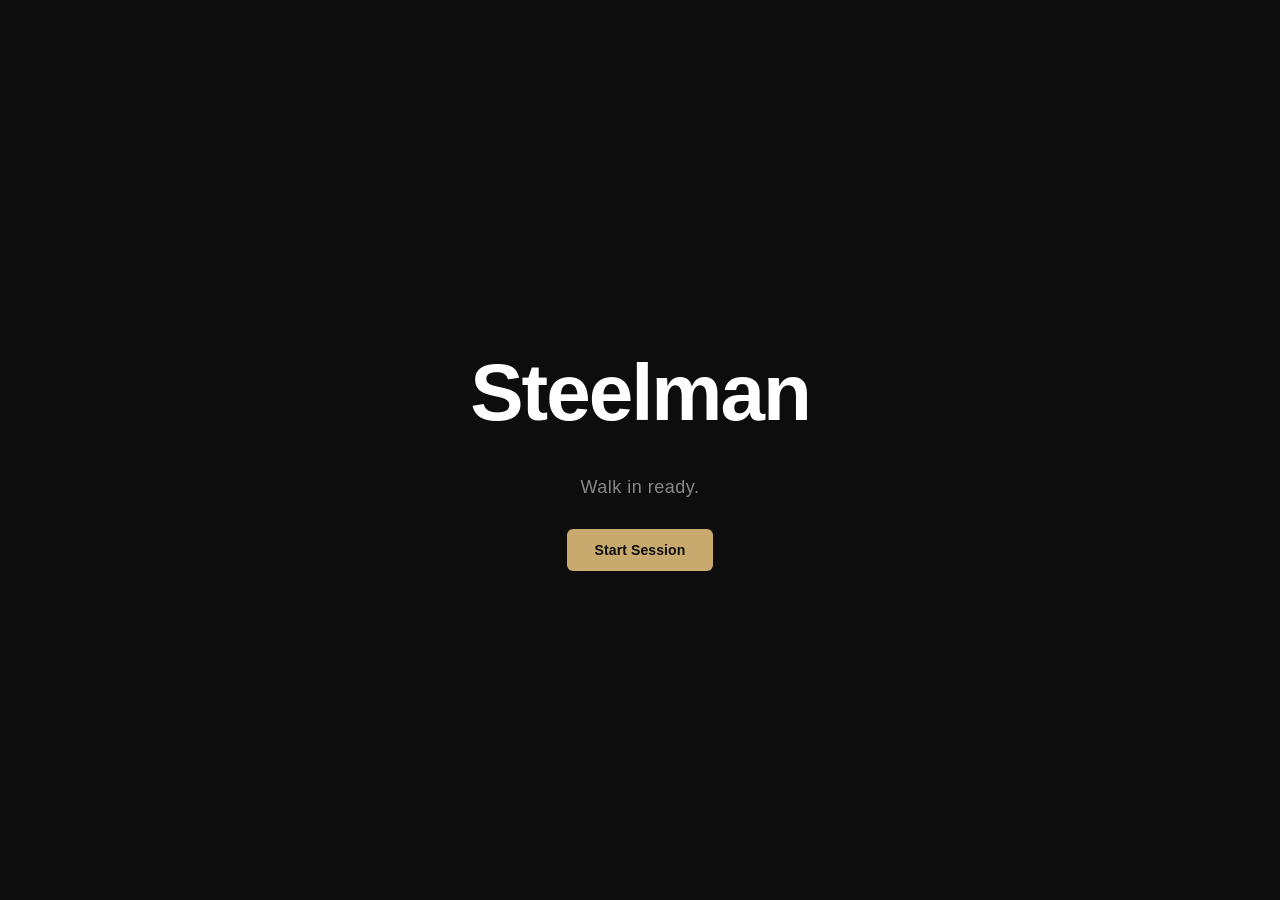
==== steelman/index.html @ 34a27245 "Add Steelman single-page conversation practice app Vanilla JS + single HTML file. Dark premium UI wi" ====
<!DOCTYPE html>
<html lang="en">
<head>
  <meta charset="UTF-8" />
  <meta name="viewport" content="width=device-width, initial-scale=1.0" />
  <title>Steelman</title>
  <style>
    *, *::before, *::after { box-sizing: border-box; margin: 0; padding: 0; }

    :root {
      --bg:        #0d0d0d;
      --surface:   #141414;
      --border:    #222222;
      --muted:     #3a3a3a;
      --subtle:    #888888;
      --text:      #e8e8e8;
      --bright:    #ffffff;
      --accent:    #c8a96e;
      --accent-dim:#7a6540;
      --danger:    #e05050;
      --coaching:  #1a1a2e;
      --coaching-border: #2a2a4a;
      --radius:    6px;
      --font:      -apple-system, "SF Pro Display", "Helvetica Neue", Arial, sans-serif;
    }

    html, body {
      height: 100%;
      background: var(--bg);
      color: var(--text);
      font-family: var(--font);
      font-size: 15px;
      line-height: 1.6;
      -webkit-font-smoothing: antialiased;
    }

    /* ── Screens ── */
    .screen {
      display: none;
      min-height: 100vh;
    }
    .screen.active { display: flex; }

    /* ── Landing ── */
    #screen-landing {
      flex-direction: column;
      align-items: center;
      justify-content: center;
      gap: 16px;
      text-align: center;
      padding: 40px 24px;
    }

    #screen-landing .wordmark {
      font-size: clamp(48px, 10vw, 80px);
      font-weight: 700;
      letter-spacing: -2px;
      color: var(--bright);
    }

    #screen-landing .tagline {
      font-size: 18px;
      color: var(--subtle);
      letter-spacing: 0.5px;
      margin-bottom: 12px;
    }

    /* ── Setup ── */
    #screen-setup {
      flex-direction: column;
      align-items: center;
      justify-content: center;
      padding: 40px 24px;
    }

    .setup-card {
      width: 100%;
      max-width: 520px;
      display: flex;
      flex-direction: column;
      gap: 28px;
    }

    .setup-header {
      text-align: center;
    }

    .setup-header h2 {
      font-size: 22px;
      font-weight: 600;
      color: var(--bright);
      letter-spacing: -0.3px;
    }

    .setup-header p {
      font-size: 14px;
      color: var(--subtle);
      margin-top: 6px;
    }

    .field {
      display: flex;
      flex-direction: column;
      gap: 8px;
    }

    .field label {
      font-size: 12px;
      font-weight: 600;
      letter-spacing: 0.8px;
      text-transform: uppercase;
      color: var(--subtle);
    }

    .field input,
    .field textarea {
      background: var(--surface);
      border: 1px solid var(--border);
      border-radius: var(--radius);
      color: var(--text);
      font-family: var(--font);
      font-size: 15px;
      padding: 12px 14px;
      width: 100%;
      transition: border-color 0.15s;
      resize: none;
      outline: none;
    }

    .field input::placeholder,
    .field textarea::placeholder {
      color: var(--muted);
    }

    .field input:focus,
    .field textarea:focus {
      border-color: var(--accent-dim);
    }

    /* ── Chat ── */
    #screen-chat {
      flex-direction: column;
      height: 100vh;
      overflow: hidden;
    }

    .chat-header {
      display: flex;
      align-items: center;
      justify-content: space-between;
      padding: 14px 20px;
      border-bottom: 1px solid var(--border);
      flex-shrink: 0;
      background: var(--surface);
    }

    .chat-header-left {
      display: flex;
      flex-direction: column;
      gap: 2px;
    }

    .chat-title {
      font-size: 14px;
      font-weight: 600;
      color: var(--bright);
      letter-spacing: -0.2px;
    }

    .chat-subtitle {
      font-size: 12px;
      color: var(--subtle);
    }

    .chat-messages {
      flex: 1;
      overflow-y: auto;
      padding: 24px 20px;
      display: flex;
      flex-direction: column;
      gap: 0;
      scroll-behavior: smooth;
    }

    /* Custom scrollbar */
    .chat-messages::-webkit-scrollbar { width: 4px; }
    .chat-messages::-webkit-scrollbar-track { background: transparent; }
    .chat-messages::-webkit-scrollbar-thumb { background: var(--muted); border-radius: 2px; }

    .msg-group {
      display: flex;
      flex-direction: column;
      margin-bottom: 28px;
    }

    .msg {
      max-width: 76%;
      padding: 11px 15px;
      border-radius: var(--radius);
      font-size: 14.5px;
      line-height: 1.55;
    }

    .msg-user {
      align-self: flex-end;
      background: #1e1e1e;
      border: 1px solid var(--border);
      color: var(--text);
      margin-bottom: 18px;
    }

    .msg-ai {
      align-self: flex-start;
      background: var(--surface);
      border: 1px solid var(--border);
      color: var(--text);
      margin-bottom: 12px;
    }

    .msg-coaching {
      align-self: flex-start;
      max-width: 76%;
      background: var(--coaching);
      border: 1px solid var(--coaching-border);
      border-radius: var(--radius);
      padding: 12px 15px;
      font-size: 13px;
      line-height: 1.6;
    }

    .coaching-label {
      font-size: 10px;
      font-weight: 700;
      letter-spacing: 1.2px;
      text-transform: uppercase;
      color: var(--accent);
      margin-bottom: 8px;
    }

    .coaching-section {
      margin-bottom: 6px;
      color: var(--subtle);
    }

    .coaching-section:last-child { margin-bottom: 0; }

    .coaching-key {
      font-weight: 600;
      color: #8899cc;
    }

    .coaching-fix .coaching-key {
      color: var(--accent);
    }

    /* Typing indicator */
    .typing-indicator {
      align-self: flex-start;
      display: flex;
      align-items: center;
      gap: 5px;
      padding: 12px 15px;
      background: var(--surface);
      border: 1px solid var(--border);
      border-radius: var(--radius);
      margin-bottom: 16px;
    }

    .typing-dot {
      width: 6px;
      height: 6px;
      border-radius: 50%;
      background: var(--muted);
      animation: pulse 1.2s ease-in-out infinite;
    }

    .typing-dot:nth-child(2) { animation-delay: 0.2s; }
    .typing-dot:nth-child(3) { animation-delay: 0.4s; }

    @keyframes pulse {
      0%, 100% { opacity: 0.3; transform: scale(0.8); }
      50% { opacity: 1; transform: scale(1); }
    }

    .chat-footer {
      border-top: 1px solid var(--border);
      padding: 14px 20px;
      flex-shrink: 0;
      background: var(--surface);
      display: flex;
      flex-direction: column;
      gap: 10px;
    }

    .chat-input-row {
      display: flex;
      gap: 10px;
      align-items: flex-end;
    }

    #chat-input {
      flex: 1;
      background: var(--bg);
      border: 1px solid var(--border);
      border-radius: var(--radius);
      color: var(--text);
      font-family: var(--font);
      font-size: 14.5px;
      line-height: 1.5;
      padding: 10px 14px;
      resize: none;
      outline: none;
      max-height: 120px;
      overflow-y: auto;
      transition: border-color 0.15s;
    }

    #chat-input:focus { border-color: var(--accent-dim); }
    #chat-input::placeholder { color: var(--muted); }

    /* ── Summary ── */
    #screen-summary {
      flex-direction: column;
      align-items: center;
      justify-content: flex-start;
      padding: 40px 24px;
      overflow-y: auto;
    }

    .summary-card {
      width: 100%;
      max-width: 560px;
      display: flex;
      flex-direction: column;
      gap: 28px;
      padding-bottom: 40px;
    }

    .summary-header {
      text-align: center;
    }

    .summary-header h2 {
      font-size: 24px;
      font-weight: 700;
      color: var(--bright);
      letter-spacing: -0.4px;
    }

    .summary-header p {
      font-size: 13px;
      color: var(--subtle);
      margin-top: 6px;
    }

    .summary-body {
      background: var(--surface);
      border: 1px solid var(--border);
      border-radius: var(--radius);
      padding: 20px;
      font-size: 14.5px;
      line-height: 1.7;
      color: var(--text);
      white-space: pre-wrap;
    }

    .summary-actions {
      display: flex;
      gap: 12px;
      justify-content: center;
    }

    /* ── Buttons ── */
    .btn {
      display: inline-flex;
      align-items: center;
      justify-content: center;
      gap: 8px;
      font-family: var(--font);
      font-size: 14px;
      font-weight: 600;
      border-radius: var(--radius);
      cursor: pointer;
      transition: all 0.15s;
      border: none;
      outline: none;
      letter-spacing: 0.1px;
    }

    .btn:disabled {
      opacity: 0.4;
      cursor: not-allowed;
    }

    .btn-primary {
      background: var(--accent);
      color: #0d0d0d;
      padding: 13px 28px;
    }

    .btn-primary:hover:not(:disabled) {
      background: #d4b57a;
    }

    .btn-secondary {
      background: transparent;
      color: var(--subtle);
      border: 1px solid var(--border);
      padding: 10px 18px;
    }

    .btn-secondary:hover:not(:disabled) {
      border-color: var(--muted);
      color: var(--text);
    }

    .btn-danger {
      background: transparent;
      color: var(--danger);
      border: 1px solid #3a1a1a;
      padding: 10px 18px;
    }

    .btn-danger:hover:not(:disabled) {
      background: #1a0a0a;
    }

    .btn-send {
      background: var(--accent);
      color: #0d0d0d;
      padding: 10px 16px;
      flex-shrink: 0;
      height: 40px;
    }

    .btn-send:hover:not(:disabled) {
      background: #d4b57a;
    }

    /* ── API key field ── */
    .api-key-field {
      position: relative;
    }

    .api-key-field input {
      padding-right: 80px;
    }

    .api-key-toggle {
      position: absolute;
      right: 12px;
      top: 50%;
      transform: translateY(-50%);
      background: none;
      border: none;
      color: var(--subtle);
      font-size: 12px;
      cursor: pointer;
      font-family: var(--font);
      padding: 4px;
    }

    .api-key-toggle:hover { color: var(--text); }

    /* ── Error toast ── */
    #error-toast {
      position: fixed;
      bottom: 24px;
      left: 50%;
      transform: translateX(-50%) translateY(80px);
      background: #2a1010;
      border: 1px solid #5a2020;
      border-radius: var(--radius);
      color: #ff8888;
      font-size: 13px;
      padding: 10px 18px;
      max-width: 420px;
      text-align: center;
      transition: transform 0.25s ease;
      z-index: 999;
      pointer-events: none;
    }

    #error-toast.visible {
      transform: translateX(-50%) translateY(0);
    }

    /* ── Session counter ── */
    .turn-count {
      font-size: 11px;
      color: var(--muted);
    }

    /* ── Streaming cursor ── */
    .cursor {
      display: inline-block;
      width: 2px;
      height: 1em;
      background: var(--accent);
      vertical-align: middle;
      margin-left: 1px;
      animation: blink 0.8s step-end infinite;
    }

    @keyframes blink {
      0%, 100% { opacity: 1; }
      50% { opacity: 0; }
    }

    /* ── Empty state ── */
    .chat-empty {
      flex: 1;
      display: flex;
      flex-direction: column;
      align-items: center;
      justify-content: center;
      gap: 8px;
      text-align: center;
      color: var(--muted);
      padding: 40px 20px;
    }

    .chat-empty .icon {
      font-size: 32px;
      margin-bottom: 4px;
    }

    .chat-empty p {
      font-size: 14px;
      max-width: 280px;
    }
  </style>
</head>
<body>

<!-- ═══════════════════════════════════════════════════════════
     SCREEN 1 — LANDING
═══════════════════════════════════════════════════════════ -->
<div id="screen-landing" class="screen active">
  <div class="wordmark">Steelman</div>
  <div class="tagline">Walk in ready.</div>
  <button class="btn btn-primary" onclick="showSetup()">Start Session</button>
</div>

<!-- ═══════════════════════════════════════════════════════════
     SCREEN 2 — SETUP
═══════════════════════════════════════════════════════════ -->
<div id="screen-setup" class="screen">
  <div class="setup-card">
    <div class="setup-header">
      <h2>Set the stage</h2>
      <p>We'll build the conversation around who you're facing and what you need.</p>
    </div>

    <div class="field">
      <label>Anthropic API Key</label>
      <div class="api-key-field">
        <input type="password" id="api-key" placeholder="sk-ant-..." autocomplete="off" />
        <button class="api-key-toggle" onclick="toggleApiKey()">Show</button>
      </div>
    </div>

    <div class="field">
      <label>Who are you talking to?</label>
      <input type="text" id="setup-person"
        placeholder="e.g. my manager, my father, my ex, a VC"
        maxlength="120" />
    </div>

    <div class="field">
      <label>What do you want to walk away with?</label>
      <textarea id="setup-goal" rows="3"
        placeholder="e.g. a raise, an apology, their blessing, a yes on the deal"
        maxlength="400"></textarea>
    </div>

    <div style="display:flex; gap:12px;">
      <button class="btn btn-secondary" onclick="showLanding()">Back</button>
      <button class="btn btn-primary" style="flex:1" onclick="startSession()">Begin</button>
    </div>
  </div>
</div>

<!-- ═══════════════════════════════════════════════════════════
     SCREEN 3 — CHAT
═══════════════════════════════════════════════════════════ -->
<div id="screen-chat" class="screen">
  <div class="chat-header">
    <div class="chat-header-left">
      <div class="chat-title" id="chat-title">Session</div>
      <div class="chat-subtitle" id="chat-subtitle"></div>
    </div>
    <div style="display:flex; align-items:center; gap:12px;">
      <span class="turn-count" id="turn-count"></span>
      <button class="btn btn-danger" onclick="endSession()">End Session</button>
    </div>
  </div>

  <div class="chat-messages" id="chat-messages">
    <div class="chat-empty" id="chat-empty">
      <div class="icon">⚡</div>
      <p>Say something. This is your practice rep.</p>
    </div>
  </div>

  <div class="chat-footer">
    <div class="chat-input-row">
      <textarea id="chat-input" rows="1"
        placeholder="Say what you'd say in the real conversation…"
        onkeydown="handleInputKey(event)"
        oninput="autoResize(this)"></textarea>
      <button class="btn btn-send" id="send-btn" onclick="sendMessage()">
        <svg width="16" height="16" viewBox="0 0 16 16" fill="none">
          <path d="M1.5 8L14.5 2L8.5 14L7 9L1.5 8Z"
            fill="currentColor" stroke="currentColor" stroke-width="0.5"
            stroke-linejoin="round"/>
        </svg>
      </button>
    </div>
  </div>
</div>

<!-- ═══════════════════════════════════════════════════════════
     SCREEN 4 — SUMMARY
═══════════════════════════════════════════════════════════ -->
<div id="screen-summary" class="screen">
  <div class="summary-card">
    <div class="summary-header">
      <h2>Session Complete</h2>
      <p id="summary-meta"></p>
    </div>
    <div class="summary-body" id="summary-body">Analyzing your session…</div>
    <div class="summary-actions">
      <button class="btn btn-secondary" onclick="restartWithSamePerson()">Same Person, Again</button>
      <button class="btn btn-primary" onclick="showSetup()">New Session</button>
    </div>
  </div>
</div>

<!-- ═══════════════════════════════════════════════════════════
     ERROR TOAST
═══════════════════════════════════════════════════════════ -->
<div id="error-toast"></div>

<script>
// ── State ──────────────────────────────────────────────────────────────────
const state = {
  apiKey: '',
  person: '',
  goal: '',
  messages: [],   // [{role, content}] for API
  turnCount: 0,
  isStreaming: false,
};

// ── Navigation ──────────────────────────────────────────────────────────────
function showScreen(id) {
  document.querySelectorAll('.screen').forEach(s => s.classList.remove('active'));
  document.getElementById('screen-' + id).classList.add('active');
}

function showLanding() { showScreen('landing'); }

function showSetup() {
  showScreen('setup');
  // Restore values if coming back
  document.getElementById('api-key').value = state.apiKey || '';
  document.getElementById('setup-person').value = state.person || '';
  document.getElementById('setup-goal').value = state.goal || '';
}

// ── Setup screen ────────────────────────────────────────────────────────────
function toggleApiKey() {
  const input = document.getElementById('api-key');
  const btn = document.querySelector('.api-key-toggle');
  if (input.type === 'password') {
    input.type = 'text';
    btn.textContent = 'Hide';
  } else {
    input.type = 'password';
    btn.textContent = 'Show';
  }
}

function startSession() {
  const apiKey = document.getElementById('api-key').value.trim();
  const person = document.getElementById('setup-person').value.trim();
  const goal   = document.getElementById('setup-goal').value.trim();

  if (!apiKey)  { showError('Enter your Anthropic API key to continue.'); return; }
  if (!person)  { showError('Tell us who you\'re talking to.'); return; }
  if (!goal)    { showError('Tell us what you want to walk away with.'); return; }

  state.apiKey  = apiKey;
  state.person  = person;
  state.goal    = goal;
  state.messages = [];
  state.turnCount = 0;

  // Build system prompt
  state.systemPrompt = buildSystemPrompt(person, goal);

  // Reset chat UI
  const msgs = document.getElementById('chat-messages');
  msgs.innerHTML = `<div class="chat-empty" id="chat-empty">
    <div class="icon">⚡</div>
    <p>Say something. This is your practice rep.</p>
  </div>`;
  document.getElementById('chat-title').textContent = person;
  document.getElementById('chat-subtitle').textContent = goal.length > 60 ? goal.slice(0, 57) + '…' : goal;
  document.getElementById('turn-count').textContent = '';
  document.getElementById('chat-input').value = '';

  showScreen('chat');
  document.getElementById('chat-input').focus();
}

function buildSystemPrompt(person, goal) {
  return `You are playing the role of: ${person}

The user is practicing a real conversation with you. Their goal is: ${goal}

YOUR INSTRUCTIONS:
1. Stay fully in character as ${person}. Be realistic — use the real dynamics of this kind of relationship. Push back, challenge, deflect, pull rank, use guilt, interrupt, go silent, get defensive, whatever this person would actually do. Don't be a pushover. Don't make it easy.

2. After EVERY response you give in character, add a coaching note separated by exactly this marker on its own line:
---COACHING---
Then write a tight, honest coaching note with exactly these three labeled lines:
LANDED: [what actually worked in the user's message — be specific, one sentence]
WEAK: [what undermined them — a specific word, phrase, or tactic that backfired or was missing]
FIX: [one concrete, actionable thing to do differently next time — a specific phrase or approach]

Keep the coaching sharp. One sentence each. No fluff. You are a sparring partner, not a therapist.

Example format:
[Your in-character response as ${person}]

---COACHING---
LANDED: You named the specific number upfront which showed you'd done the math.
WEAK: "I was hoping" signals uncertainty — it sounds like a request for permission, not a negotiation.
FIX: Replace "I was hoping" with "I'm asking for" and pause after the number.`;
}

// ── Chat ────────────────────────────────────────────────────────────────────
function handleInputKey(e) {
  if (e.key === 'Enter' && !e.shiftKey) {
    e.preventDefault();
    if (!state.isStreaming) sendMessage();
  }
}

function autoResize(el) {
  el.style.height = 'auto';
  el.style.height = Math.min(el.scrollHeight, 120) + 'px';
}

async function sendMessage() {
  const input = document.getElementById('chat-input');
  const text = input.value.trim();
  if (!text || state.isStreaming) return;

  // Remove empty state
  const emptyState = document.getElementById('chat-empty');
  if (emptyState) emptyState.remove();

  // Add user message
  input.value = '';
  input.style.height = 'auto';
  appendUserMessage(text);

  state.messages.push({ role: 'user', content: text });
  state.turnCount++;
  document.getElementById('turn-count').textContent = `Turn ${state.turnCount}`;

  // Lock UI
  state.isStreaming = true;
  document.getElementById('send-btn').disabled = true;
  input.disabled = true;

  // Show typing indicator
  const typingEl = appendTypingIndicator();

  try {
    await streamResponse(typingEl);
  } catch (err) {
    typingEl.remove();
    showError(err.message || 'Something went wrong. Check your API key and try again.');
  } finally {
    state.isStreaming = false;
    document.getElementById('send-btn').disabled = false;
    input.disabled = false;
    input.focus();
  }
}

async function streamResponse(typingEl) {
  const response = await fetch('https://api.anthropic.com/v1/messages', {
    method: 'POST',
    headers: {
      'Content-Type': 'application/json',
      'x-api-key': state.apiKey,
      'anthropic-version': '2023-06-01',
      'anthropic-dangerous-direct-browser-access': 'true',
    },
    body: JSON.stringify({
      model: 'claude-opus-4-6',
      max_tokens: 1024,
      system: state.systemPrompt,
      messages: state.messages,
      stream: true,
    }),
  });

  if (!response.ok) {
    const err = await response.json().catch(() => ({}));
    throw new Error(err?.error?.message || `API error ${response.status}`);
  }

  // Remove typing indicator and add AI message bubble
  typingEl.remove();

  const group = document.createElement('div');
  group.className = 'msg-group';

  const aiMsg = document.createElement('div');
  aiMsg.className = 'msg msg-ai';
  group.appendChild(aiMsg);

  const chatMsgs = document.getElementById('chat-messages');
  chatMsgs.appendChild(group);

  // Stream
  const reader = response.body.getReader();
  const decoder = new TextDecoder();
  let fullText = '';
  let buffer = '';

  while (true) {
    const { done, value } = await reader.read();
    if (done) break;

    buffer += decoder.decode(value, { stream: true });
    const lines = buffer.split('\n');
    buffer = lines.pop(); // keep incomplete line

    for (const line of lines) {
      if (!line.startsWith('data: ')) continue;
      const data = line.slice(6).trim();
      if (data === '[DONE]') continue;

      let parsed;
      try { parsed = JSON.parse(data); } catch { continue; }

      if (parsed.type === 'content_block_delta' && parsed.delta?.text) {
        fullText += parsed.delta.text;
        renderStreamChunk(aiMsg, group, fullText);
        scrollToBottom();
      }
    }
  }

  // Final render — clean up cursor if any
  renderFinal(aiMsg, group, fullText);

  // Add to API history (just the character response, not coaching)
  const charResponse = fullText.split('---COACHING---')[0].trim();
  state.messages.push({ role: 'assistant', content: charResponse });

  scrollToBottom();
}

function renderStreamChunk(aiMsg, group, text) {
  const coachingIdx = text.indexOf('---COACHING---');

  if (coachingIdx === -1) {
    // Only character response so far
    aiMsg.innerHTML = escapeHtml(text) + '<span class="cursor"></span>';
  } else {
    // We have both parts — render character response
    const charPart = text.slice(0, coachingIdx).trim();
    aiMsg.innerHTML = escapeHtml(charPart);

    // Coaching in progress
    const coachingRaw = text.slice(coachingIdx + 14).trim();
    let coachingEl = group.querySelector('.msg-coaching');
    if (!coachingEl) {
      coachingEl = document.createElement('div');
      coachingEl.className = 'msg-coaching';
      coachingEl.innerHTML = `<div class="coaching-label">Coach</div>`;
      group.appendChild(coachingEl);
    }
    renderCoachingPartial(coachingEl, coachingRaw, true);
  }
}

function renderFinal(aiMsg, group, text) {
  const coachingIdx = text.indexOf('---COACHING---');

  if (coachingIdx === -1) {
    aiMsg.innerHTML = escapeHtml(text);
    return;
  }

  const charPart    = text.slice(0, coachingIdx).trim();
  const coachingRaw = text.slice(coachingIdx + 14).trim();

  aiMsg.innerHTML = escapeHtml(charPart);

  let coachingEl = group.querySelector('.msg-coaching');
  if (!coachingEl) {
    coachingEl = document.createElement('div');
    coachingEl.className = 'msg-coaching';
    coachingEl.innerHTML = `<div class="coaching-label">Coach</div>`;
    group.appendChild(coachingEl);
  }
  renderCoachingPartial(coachingEl, coachingRaw, false);
}

function renderCoachingPartial(el, text, streaming) {
  const landed = extractLabel(text, 'LANDED');
  const weak   = extractLabel(text, 'WEAK');
  const fix    = extractLabel(text, 'FIX');

  let html = `<div class="coaching-label">Coach</div>`;

  if (landed) {
    html += `<div class="coaching-section"><span class="coaching-key">Landed</span> ${escapeHtml(landed)}</div>`;
  }
  if (weak) {
    html += `<div class="coaching-section"><span class="coaching-key">Weak</span> ${escapeHtml(weak)}</div>`;
  }
  if (fix) {
    html += `<div class="coaching-section coaching-fix"><span class="coaching-key">Fix</span> ${escapeHtml(fix)}</div>`;
  }

  if (streaming && !fix) {
    html += '<span class="cursor"></span>';
  }

  el.innerHTML = html;
}

function extractLabel(text, label) {
  const re = new RegExp(label + ':\\s*(.+?)(?=\\n[A-Z]+:|$)', 's');
  const m = text.match(re);
  return m ? m[1].trim() : null;
}

function appendUserMessage(text) {
  const emptyEl = document.getElementById('chat-empty');
  if (emptyEl) emptyEl.remove();

  const group = document.createElement('div');
  group.className = 'msg-group';

  const msg = document.createElement('div');
  msg.className = 'msg msg-user';
  msg.textContent = text;

  group.appendChild(msg);
  document.getElementById('chat-messages').appendChild(group);
  scrollToBottom();
}

function appendTypingIndicator() {
  const el = document.createElement('div');
  el.className = 'typing-indicator';
  el.innerHTML = `
    <div class="typing-dot"></div>
    <div class="typing-dot"></div>
    <div class="typing-dot"></div>`;
  document.getElementById('chat-messages').appendChild(el);
  scrollToBottom();
  return el;
}

function scrollToBottom() {
  const msgs = document.getElementById('chat-messages');
  msgs.scrollTop = msgs.scrollHeight;
}

// ── End session ─────────────────────────────────────────────────────────────
async function endSession() {
  if (state.messages.length === 0) {
    showLanding();
    return;
  }

  showScreen('summary');

  const meta = `${state.person} · ${state.turnCount} turn${state.turnCount !== 1 ? 's' : ''}`;
  document.getElementById('summary-meta').textContent = meta;
  document.getElementById('summary-body').textContent = 'Analyzing your session…';

  try {
    const summary = await getSummary();
    document.getElementById('summary-body').textContent = summary;
  } catch {
    document.getElementById('summary-body').textContent =
      'Could not generate summary. Your session is complete.';
  }
}

async function getSummary() {
  const transcript = state.messages
    .map(m => `${m.role === 'user' ? 'YOU' : state.person.toUpperCase()}: ${m.content}`)
    .join('\n\n');

  const response = await fetch('https://api.anthropic.com/v1/messages', {
    method: 'POST',
    headers: {
      'Content-Type': 'application/json',
      'x-api-key': state.apiKey,
      'anthropic-version': '2023-06-01',
      'anthropic-dangerous-direct-browser-access': 'true',
    },
    body: JSON.stringify({
      model: 'claude-opus-4-6',
      max_tokens: 600,
      messages: [{
        role: 'user',
        content: `You are Steelman, a conversation coach. Analyze this practice session and give a performance summary.

CONTEXT:
- Person: ${state.person}
- Goal: ${state.goal}

TRANSCRIPT:
${transcript}

Write a concise performance summary (4–6 sentences) covering:
1. Overall assessment of how they performed
2. Their strongest moment and why it worked
3. Their biggest recurring weakness
4. One specific thing to work on before the real conversation

Be honest and direct. No padding. This person wants to win the real conversation.`,
      }],
    }),
  });

  if (!response.ok) throw new Error('Summary failed');
  const data = await response.json();
  return data.content?.[0]?.text || 'Session complete.';
}

function restartWithSamePerson() {
  state.messages = [];
  state.turnCount = 0;

  const msgs = document.getElementById('chat-messages');
  msgs.innerHTML = `<div class="chat-empty" id="chat-empty">
    <div class="icon">⚡</div>
    <p>Say something. This is your practice rep.</p>
  </div>`;

  document.getElementById('turn-count').textContent = '';
  document.getElementById('chat-input').value = '';

  showScreen('chat');
  document.getElementById('chat-input').focus();
}

// ── Utilities ────────────────────────────────────────────────────────────────
function escapeHtml(str) {
  return str
    .replace(/&/g, '&amp;')
    .replace(/</g, '&lt;')
    .replace(/>/g, '&gt;')
    .replace(/"/g, '&quot;')
    .replace(/\n/g, '<br>');
}

function showError(msg) {
  const toast = document.getElementById('error-toast');
  toast.textContent = msg;
  toast.classList.add('visible');
  clearTimeout(showError._timer);
  showError._timer = setTimeout(() => toast.classList.remove('visible'), 4000);
}
</script>
</body>
</html>
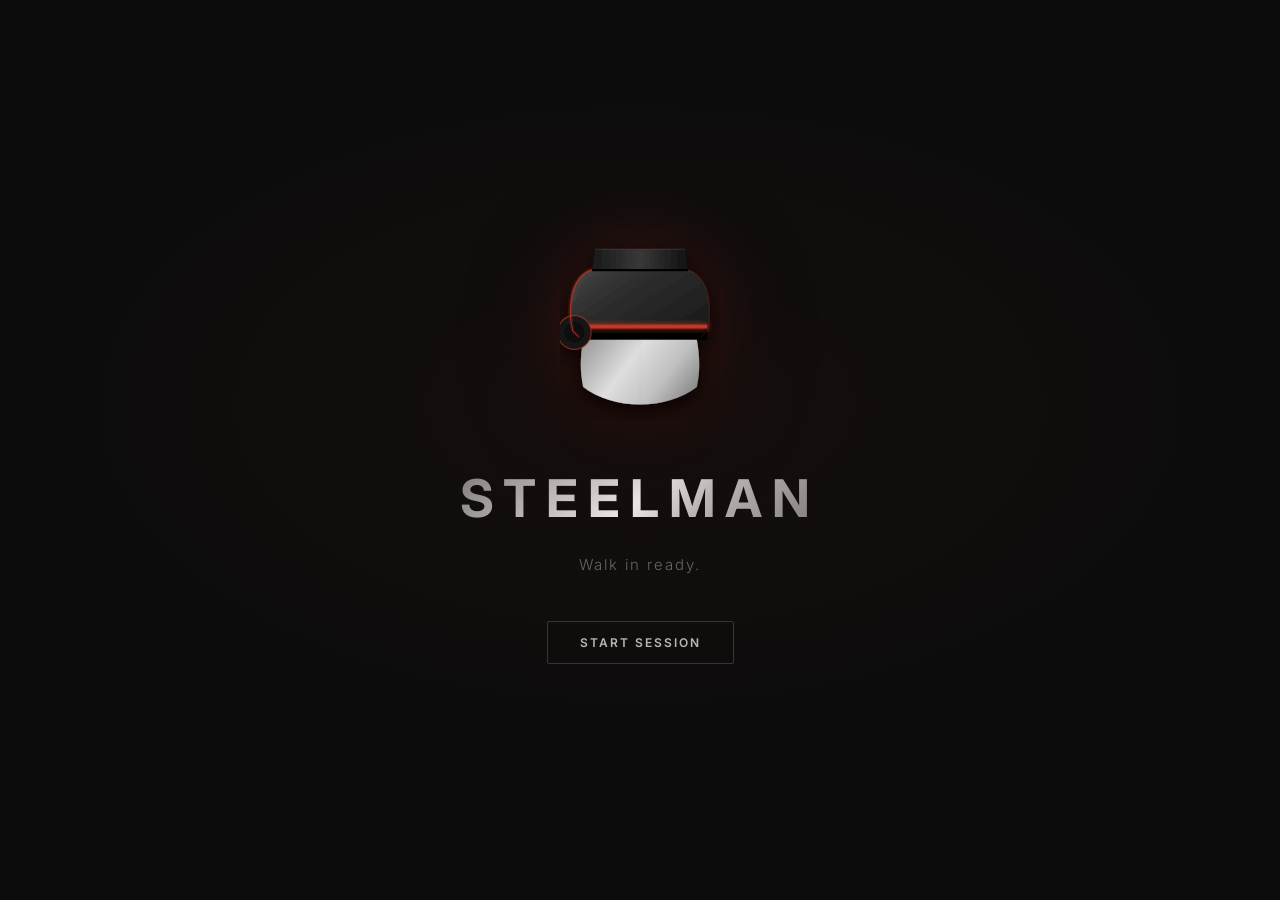
==== commit 81ac688d: "Steelman: embed SVG helmet logo, redesign with crimson/silver palette, sharpen system prompt - Embed" ====
--- a/steelman/index.html
+++ b/steelman/index.html
@@ -3,26 +3,30 @@
 <head>
   <meta charset="UTF-8" />
   <meta name="viewport" content="width=device-width, initial-scale=1.0" />
-  <title>Steelman</title>
+  <title>STEELMAN</title>
+  <link rel="preconnect" href="https://fonts.googleapis.com" />
+  <link href="https://fonts.googleapis.com/css2?family=Inter:wght@300;400;500;600;700&display=swap" rel="stylesheet" />
   <style>
     *, *::before, *::after { box-sizing: border-box; margin: 0; padding: 0; }
 
     :root {
-      --bg:        #0d0d0d;
-      --surface:   #141414;
-      --border:    #222222;
-      --muted:     #3a3a3a;
-      --subtle:    #888888;
-      --text:      #e8e8e8;
-      --bright:    #ffffff;
-      --accent:    #c8a96e;
-      --accent-dim:#7a6540;
-      --danger:    #e05050;
-      --coaching:  #1a1a2e;
-      --coaching-border: #2a2a4a;
-      --radius:    6px;
-      --font:      -apple-system, "SF Pro Display", "Helvetica Neue", Arial, sans-serif;
-    }
+      --bg:        #0c0c0c;
+      --surface:   #111111;
+      --elevated:  #181818;
+      --border:    rgba(255,255,255,0.07);
+      --border-hi: rgba(255,255,255,0.16);
+      --muted:     #333333;
+      --subtle:    #666666;
+      --text:      #e2e2e2;
+      --bright:    #f5f5f5;
+      --silver:    #b8b8b8;
+      --red:       #c0392b;
+      --red-hi:    #e74c3c;
+      --font:      'Inter', -apple-system, "SF Pro Display", sans-serif;
+    }
+
+  <style>
+    *, *::before, *::after { box-sizing: border-box; margin: 0; padding: 0; }
 
     html, body {
       height: 100%;
@@ -35,79 +39,115 @@
     }
 
     /* ── Screens ── */
-    .screen {
-      display: none;
-      min-height: 100vh;
-    }
+    .screen { display: none; min-height: 100vh; }
     .screen.active { display: flex; }
 
-    /* ── Landing ── */
+    /* ═══════════════ LANDING ═══════════════ */
     #screen-landing {
       flex-direction: column;
       align-items: center;
       justify-content: center;
-      gap: 16px;
+      gap: 0;
       text-align: center;
-      padding: 40px 24px;
-    }
-
-    #screen-landing .wordmark {
-      font-size: clamp(48px, 10vw, 80px);
+      padding: 60px 24px;
+      position: relative;
+      overflow: hidden;
+    }
+
+    #screen-landing::before {
+      content: '';
+      position: absolute;
+      inset: 0;
+      background: radial-gradient(ellipse 70% 55% at 50% 45%,
+        rgba(192,57,43,0.06) 0%, transparent 70%);
+      pointer-events: none;
+    }
+
+    .landing-logo {
+      width: 160px;
+      height: 185px;
+      margin-bottom: 36px;
+      filter:
+        drop-shadow(0 0 32px rgba(192,57,43,0.28))
+        drop-shadow(0 12px 40px rgba(0,0,0,0.7));
+    }
+
+    .wordmark {
+      font-size: clamp(32px, 7vw, 52px);
       font-weight: 700;
-      letter-spacing: -2px;
-      color: var(--bright);
-    }
-
-    #screen-landing .tagline {
-      font-size: 18px;
+      letter-spacing: 10px;
+      text-transform: uppercase;
+      background: linear-gradient(135deg, #777 0%, #ccc 35%, #f0f0f0 50%, #bbb 65%, #777 100%);
+      -webkit-background-clip: text;
+      -webkit-text-fill-color: transparent;
+      background-clip: text;
+      margin-bottom: 12px;
+    }
+
+    .tagline {
+      font-size: 15px;
+      font-weight: 300;
       color: var(--subtle);
-      letter-spacing: 0.5px;
-      margin-bottom: 12px;
-    }
-
-    /* ── Setup ── */
+      letter-spacing: 2px;
+      margin-bottom: 44px;
+    }
+
+    /* ═══════════════ SETUP ═══════════════ */
     #screen-setup {
       flex-direction: column;
       align-items: center;
       justify-content: center;
-      padding: 40px 24px;
+      padding: 48px 24px;
     }
 
     .setup-card {
       width: 100%;
-      max-width: 520px;
+      max-width: 500px;
       display: flex;
       flex-direction: column;
-      gap: 28px;
-    }
-
-    .setup-header {
-      text-align: center;
+      gap: 26px;
+    }
+
+    .setup-logo-bar {
+      display: flex;
+      align-items: center;
+      gap: 12px;
+      margin-bottom: 4px;
+    }
+
+    .setup-logo-bar svg { width: 28px; height: 32px; }
+
+    .setup-logo-bar .mark {
+      font-size: 13px;
+      font-weight: 700;
+      letter-spacing: 4px;
+      color: var(--silver);
     }
 
     .setup-header h2 {
-      font-size: 22px;
+      font-size: 20px;
       font-weight: 600;
       color: var(--bright);
-      letter-spacing: -0.3px;
+      letter-spacing: -0.2px;
+      margin-bottom: 6px;
     }
 
     .setup-header p {
-      font-size: 14px;
+      font-size: 13px;
       color: var(--subtle);
-      margin-top: 6px;
+      line-height: 1.6;
     }
 
     .field {
       display: flex;
       flex-direction: column;
-      gap: 8px;
+      gap: 7px;
     }
 
     .field label {
-      font-size: 12px;
+      font-size: 10px;
       font-weight: 600;
-      letter-spacing: 0.8px;
+      letter-spacing: 1.8px;
       text-transform: uppercase;
       color: var(--subtle);
     }
@@ -116,28 +156,24 @@
     .field textarea {
       background: var(--surface);
       border: 1px solid var(--border);
-      border-radius: var(--radius);
       color: var(--text);
       font-family: var(--font);
-      font-size: 15px;
-      padding: 12px 14px;
+      font-size: 14px;
+      padding: 11px 14px;
       width: 100%;
       transition: border-color 0.15s;
       resize: none;
       outline: none;
+      border-radius: 2px;
     }
 
     .field input::placeholder,
-    .field textarea::placeholder {
-      color: var(--muted);
-    }
+    .field textarea::placeholder { color: var(--muted); }
 
     .field input:focus,
-    .field textarea:focus {
-      border-color: var(--accent-dim);
-    }
-
-    /* ── Chat ── */
+    .field textarea:focus { border-color: var(--border-hi); }
+
+    /* ═══════════════ CHAT ═══════════════ */
     #screen-chat {
       flex-direction: column;
       height: 100vh;
@@ -148,7 +184,7 @@
       display: flex;
       align-items: center;
       justify-content: space-between;
-      padding: 14px 20px;
+      padding: 13px 20px;
       border-bottom: 1px solid var(--border);
       flex-shrink: 0;
       background: var(--surface);
@@ -156,156 +192,185 @@
 
     .chat-header-left {
       display: flex;
+      align-items: center;
+      gap: 14px;
+    }
+
+    .chat-header-left svg { width: 22px; height: 26px; flex-shrink: 0; }
+
+    .chat-header-brand { font-size: 11px; font-weight: 700; letter-spacing: 3.5px; color: var(--silver); }
+
+    .chat-sep { width: 1px; height: 18px; background: var(--border); }
+
+    .chat-header-ctx {
+      display: flex;
       flex-direction: column;
-      gap: 2px;
+      gap: 1px;
     }
 
     .chat-title {
-      font-size: 14px;
+      font-size: 13px;
       font-weight: 600;
       color: var(--bright);
-      letter-spacing: -0.2px;
     }
 
     .chat-subtitle {
-      font-size: 12px;
+      font-size: 11px;
       color: var(--subtle);
     }
 
     .chat-messages {
       flex: 1;
       overflow-y: auto;
-      padding: 24px 20px;
+      padding: 32px 24px;
       display: flex;
       flex-direction: column;
       gap: 0;
       scroll-behavior: smooth;
     }
 
-    /* Custom scrollbar */
-    .chat-messages::-webkit-scrollbar { width: 4px; }
+    @media (min-width: 700px) { .chat-messages { padding: 32px 48px; } }
+
+    .chat-messages::-webkit-scrollbar { width: 3px; }
     .chat-messages::-webkit-scrollbar-track { background: transparent; }
-    .chat-messages::-webkit-scrollbar-thumb { background: var(--muted); border-radius: 2px; }
+    .chat-messages::-webkit-scrollbar-thumb { background: #2a2a2a; border-radius: 2px; }
+
+    .msgs-center {
+      width: 100%;
+      max-width: 680px;
+      margin: 0 auto;
+      display: flex;
+      flex-direction: column;
+    }
 
     .msg-group {
       display: flex;
       flex-direction: column;
-      margin-bottom: 28px;
+      margin-bottom: 30px;
+    }
+
+    .msg-label {
+      font-size: 10px;
+      font-weight: 600;
+      letter-spacing: 1.5px;
+      text-transform: uppercase;
+      color: var(--muted);
+      margin-bottom: 7px;
     }
 
     .msg {
-      max-width: 76%;
-      padding: 11px 15px;
-      border-radius: var(--radius);
-      font-size: 14.5px;
-      line-height: 1.55;
+      max-width: 80%;
+      padding: 12px 16px;
+      font-size: 14px;
+      line-height: 1.65;
+      border-radius: 2px;
     }
 
     .msg-user {
       align-self: flex-end;
-      background: #1e1e1e;
+      background: var(--elevated);
       border: 1px solid var(--border);
       color: var(--text);
-      margin-bottom: 18px;
-    }
+      margin-bottom: 20px;
+    }
+
+    .msg-user-label { align-self: flex-end; }
 
     .msg-ai {
       align-self: flex-start;
       background: var(--surface);
       border: 1px solid var(--border);
-      color: var(--text);
-      margin-bottom: 12px;
-    }
-
+      color: var(--silver);
+      margin-bottom: 10px;
+    }
+
+    /* Coaching note */
     .msg-coaching {
       align-self: flex-start;
-      max-width: 76%;
-      background: var(--coaching);
-      border: 1px solid var(--coaching-border);
-      border-radius: var(--radius);
-      padding: 12px 15px;
+      max-width: 80%;
+      background: #0f0f0f;
+      border-left: 2px solid var(--red);
+      padding: 12px 16px;
       font-size: 13px;
-      line-height: 1.6;
+      line-height: 1.65;
+      border-radius: 0 2px 2px 0;
     }
 
     .coaching-label {
-      font-size: 10px;
+      font-size: 9px;
       font-weight: 700;
-      letter-spacing: 1.2px;
+      letter-spacing: 2.5px;
       text-transform: uppercase;
-      color: var(--accent);
-      margin-bottom: 8px;
+      color: var(--red-hi);
+      margin-bottom: 10px;
     }
 
     .coaching-section {
-      margin-bottom: 6px;
-      color: var(--subtle);
-    }
-
+      display: flex;
+      gap: 10px;
+      margin-bottom: 7px;
+      color: #777;
+      align-items: flex-start;
+    }
     .coaching-section:last-child { margin-bottom: 0; }
 
-    .coaching-key {
-      font-weight: 600;
-      color: #8899cc;
-    }
-
-    .coaching-fix .coaching-key {
-      color: var(--accent);
-    }
-
-    /* Typing indicator */
+    .coaching-icon { flex-shrink: 0; font-style: normal; margin-top: 1px; }
+    .coaching-icon.landed { color: #5a9a5a; }
+    .coaching-icon.weak   { color: var(--red-hi); }
+    .coaching-icon.fix    { color: var(--silver); }
+
+    .coaching-text { font-size: 13px; line-height: 1.6; }
+
+    /* Typing */
     .typing-indicator {
       align-self: flex-start;
       display: flex;
       align-items: center;
       gap: 5px;
-      padding: 12px 15px;
+      padding: 12px 16px;
       background: var(--surface);
       border: 1px solid var(--border);
-      border-radius: var(--radius);
+      border-radius: 2px;
       margin-bottom: 16px;
     }
 
     .typing-dot {
-      width: 6px;
-      height: 6px;
+      width: 5px; height: 5px;
       border-radius: 50%;
       background: var(--muted);
       animation: pulse 1.2s ease-in-out infinite;
     }
-
     .typing-dot:nth-child(2) { animation-delay: 0.2s; }
     .typing-dot:nth-child(3) { animation-delay: 0.4s; }
 
     @keyframes pulse {
       0%, 100% { opacity: 0.3; transform: scale(0.8); }
-      50% { opacity: 1; transform: scale(1); }
+      50%       { opacity: 1;   transform: scale(1); }
     }
 
     .chat-footer {
       border-top: 1px solid var(--border);
-      padding: 14px 20px;
+      padding: 14px 24px;
       flex-shrink: 0;
       background: var(--surface);
-      display: flex;
-      flex-direction: column;
-      gap: 10px;
     }
 
     .chat-input-row {
       display: flex;
       gap: 10px;
       align-items: flex-end;
+      max-width: 680px;
+      margin: 0 auto;
     }
 
     #chat-input {
       flex: 1;
-      background: var(--bg);
+      background: var(--elevated);
       border: 1px solid var(--border);
-      border-radius: var(--radius);
+      border-radius: 2px;
       color: var(--text);
       font-family: var(--font);
-      font-size: 14.5px;
+      font-size: 14px;
       line-height: 1.5;
       padding: 10px 14px;
       resize: none;
@@ -314,16 +379,15 @@
       overflow-y: auto;
       transition: border-color 0.15s;
     }
-
-    #chat-input:focus { border-color: var(--accent-dim); }
+    #chat-input:focus { border-color: var(--border-hi); }
     #chat-input::placeholder { color: var(--muted); }
 
-    /* ── Summary ── */
+    /* ═══════════════ SUMMARY ═══════════════ */
     #screen-summary {
       flex-direction: column;
       align-items: center;
       justify-content: flex-start;
-      padding: 40px 24px;
+      padding: 48px 24px;
       overflow-y: auto;
     }
 
@@ -333,18 +397,23 @@
       display: flex;
       flex-direction: column;
       gap: 28px;
-      padding-bottom: 40px;
-    }
-
-    .summary-header {
-      text-align: center;
+      padding-bottom: 48px;
+    }
+
+    .summary-eyebrow {
+      font-size: 10px;
+      font-weight: 600;
+      letter-spacing: 2.5px;
+      text-transform: uppercase;
+      color: var(--red-hi);
+      margin-bottom: 8px;
     }
 
     .summary-header h2 {
       font-size: 24px;
       font-weight: 700;
       color: var(--bright);
-      letter-spacing: -0.4px;
+      letter-spacing: -0.3px;
     }
 
     .summary-header p {
@@ -356,10 +425,10 @@
     .summary-body {
       background: var(--surface);
       border: 1px solid var(--border);
-      border-radius: var(--radius);
-      padding: 20px;
-      font-size: 14.5px;
-      line-height: 1.7;
+      border-radius: 2px;
+      padding: 22px;
+      font-size: 14px;
+      line-height: 1.8;
       color: var(--text);
       white-space: pre-wrap;
     }
@@ -367,168 +436,137 @@
     .summary-actions {
       display: flex;
       gap: 12px;
-      justify-content: center;
-    }
-
-    /* ── Buttons ── */
+      justify-content: flex-start;
+    }
+
+    /* ═══════════════ BUTTONS ═══════════════ */
     .btn {
       display: inline-flex;
       align-items: center;
       justify-content: center;
       gap: 8px;
       font-family: var(--font);
-      font-size: 14px;
       font-weight: 600;
-      border-radius: var(--radius);
       cursor: pointer;
       transition: all 0.15s;
       border: none;
       outline: none;
-      letter-spacing: 0.1px;
-    }
-
-    .btn:disabled {
-      opacity: 0.4;
-      cursor: not-allowed;
-    }
+      border-radius: 2px;
+    }
+    .btn:disabled { opacity: 0.4; cursor: not-allowed; }
 
     .btn-primary {
-      background: var(--accent);
-      color: #0d0d0d;
-      padding: 13px 28px;
-    }
-
+      background: transparent;
+      color: var(--silver);
+      border: 1px solid rgba(192,57,43,0.5);
+      padding: 13px 32px;
+      font-size: 12px;
+      letter-spacing: 2px;
+      text-transform: uppercase;
+    }
     .btn-primary:hover:not(:disabled) {
-      background: #d4b57a;
+      background: rgba(192,57,43,0.1);
+      border-color: var(--red-hi);
+      color: var(--bright);
     }
 
     .btn-secondary {
       background: transparent;
       color: var(--subtle);
       border: 1px solid var(--border);
-      padding: 10px 18px;
-    }
-
+      padding: 10px 20px;
+      font-size: 11px;
+      letter-spacing: 1.5px;
+      text-transform: uppercase;
+    }
     .btn-secondary:hover:not(:disabled) {
-      border-color: var(--muted);
+      border-color: var(--border-hi);
       color: var(--text);
     }
 
     .btn-danger {
       background: transparent;
-      color: var(--danger);
-      border: 1px solid #3a1a1a;
-      padding: 10px 18px;
-    }
-
+      color: var(--subtle);
+      border: 1px solid var(--border);
+      padding: 8px 16px;
+      font-size: 10px;
+      letter-spacing: 1.5px;
+      text-transform: uppercase;
+    }
     .btn-danger:hover:not(:disabled) {
-      background: #1a0a0a;
+      border-color: rgba(192,57,43,0.5);
+      color: var(--red-hi);
     }
 
     .btn-send {
-      background: var(--accent);
-      color: #0d0d0d;
+      background: rgba(192,57,43,0.15);
+      border: 1px solid rgba(192,57,43,0.4);
+      color: var(--silver);
       padding: 10px 16px;
       flex-shrink: 0;
       height: 40px;
-    }
-
+      font-size: 12px;
+      letter-spacing: 1px;
+      text-transform: uppercase;
+    }
     .btn-send:hover:not(:disabled) {
-      background: #d4b57a;
-    }
-
-    /* ── API key field ── */
-    .api-key-field {
-      position: relative;
-    }
-
-    .api-key-field input {
-      padding-right: 80px;
-    }
-
+      background: rgba(192,57,43,0.28);
+      border-color: var(--red-hi);
+      color: var(--bright);
+    }
+
+    /* ── API key ── */
+    .api-key-field { position: relative; }
+    .api-key-field input { padding-right: 72px; }
     .api-key-toggle {
-      position: absolute;
-      right: 12px;
-      top: 50%;
+      position: absolute; right: 12px; top: 50%;
       transform: translateY(-50%);
-      background: none;
-      border: none;
-      color: var(--subtle);
-      font-size: 12px;
-      cursor: pointer;
-      font-family: var(--font);
-      padding: 4px;
-    }
-
+      background: none; border: none;
+      color: var(--subtle); font-size: 11px;
+      cursor: pointer; font-family: var(--font);
+      padding: 4px; letter-spacing: 0.5px;
+    }
     .api-key-toggle:hover { color: var(--text); }
 
     /* ── Error toast ── */
     #error-toast {
-      position: fixed;
-      bottom: 24px;
-      left: 50%;
+      position: fixed; bottom: 24px; left: 50%;
       transform: translateX(-50%) translateY(80px);
-      background: #2a1010;
-      border: 1px solid #5a2020;
-      border-radius: var(--radius);
-      color: #ff8888;
-      font-size: 13px;
-      padding: 10px 18px;
-      max-width: 420px;
-      text-align: center;
+      background: #1c0a0a;
+      border: 1px solid rgba(192,57,43,0.4);
+      color: #e87878;
+      font-size: 13px; padding: 10px 20px;
+      max-width: 400px; text-align: center;
       transition: transform 0.25s ease;
-      z-index: 999;
-      pointer-events: none;
-    }
-
-    #error-toast.visible {
-      transform: translateX(-50%) translateY(0);
-    }
-
-    /* ── Session counter ── */
-    .turn-count {
-      font-size: 11px;
-      color: var(--muted);
-    }
-
-    /* ── Streaming cursor ── */
+      z-index: 999; pointer-events: none;
+      border-radius: 2px;
+    }
+    #error-toast.visible { transform: translateX(-50%) translateY(0); }
+
+    /* ── Turn count ── */
+    .turn-count { font-size: 11px; color: var(--muted); letter-spacing: 0.5px; }
+
+    /* ── Cursor ── */
     .cursor {
-      display: inline-block;
-      width: 2px;
-      height: 1em;
-      background: var(--accent);
-      vertical-align: middle;
-      margin-left: 1px;
+      display: inline-block; width: 2px; height: 0.9em;
+      background: var(--red-hi);
+      vertical-align: middle; margin-left: 2px;
       animation: blink 0.8s step-end infinite;
     }
-
-    @keyframes blink {
-      0%, 100% { opacity: 1; }
-      50% { opacity: 0; }
-    }
+    @keyframes blink { 0%,100%{opacity:1} 50%{opacity:0} }
 
     /* ── Empty state ── */
     .chat-empty {
-      flex: 1;
-      display: flex;
-      flex-direction: column;
-      align-items: center;
-      justify-content: center;
-      gap: 8px;
-      text-align: center;
-      color: var(--muted);
-      padding: 40px 20px;
-    }
-
-    .chat-empty .icon {
-      font-size: 32px;
-      margin-bottom: 4px;
-    }
-
-    .chat-empty p {
-      font-size: 14px;
-      max-width: 280px;
-    }
+      flex: 1; display: flex; flex-direction: column;
+      align-items: center; justify-content: center;
+      gap: 10px; text-align: center;
+      color: var(--muted); padding: 60px 20px;
+    }
+    .chat-empty .icon { font-size: 28px; margin-bottom: 4px; opacity: 0.5; }
+    .chat-empty p { font-size: 13px; max-width: 240px; line-height: 1.6; letter-spacing: 0.3px; }
+
+    /* ── Rule ── */
+    .rule { height: 1px; background: var(--border); }
   </style>
 </head>
 <body>
@@ -537,6 +575,82 @@
      SCREEN 1 — LANDING
 ═══════════════════════════════════════════════════════════ -->
 <div id="screen-landing" class="screen active">
+
+  <!-- Helmet SVG Logo -->
+  <svg class="landing-logo" viewBox="0 0 200 230" fill="none" xmlns="http://www.w3.org/2000/svg">
+    <defs>
+      <linearGradient id="gBody" x1="40" y1="10" x2="160" y2="200" gradientUnits="userSpaceOnUse">
+        <stop offset="0%" stop-color="#4a4a4a"/>
+        <stop offset="30%" stop-color="#2e2e2e"/>
+        <stop offset="100%" stop-color="#0e0e0e"/>
+      </linearGradient>
+      <linearGradient id="gFace" x1="40" y1="115" x2="165" y2="210" gradientUnits="userSpaceOnUse">
+        <stop offset="0%" stop-color="#999999"/>
+        <stop offset="40%" stop-color="#dedede"/>
+        <stop offset="70%" stop-color="#c0c0c0"/>
+        <stop offset="100%" stop-color="#808080"/>
+      </linearGradient>
+      <linearGradient id="gCrest" x1="40" y1="0" x2="160" y2="0" gradientUnits="userSpaceOnUse">
+        <stop offset="0%" stop-color="#191919"/>
+        <stop offset="50%" stop-color="#383838"/>
+        <stop offset="100%" stop-color="#111111"/>
+      </linearGradient>
+      <filter id="fDrop" x="-30%" y="-20%" width="180%" height="170%">
+        <feDropShadow dx="0" dy="8" stdDeviation="14" flood-color="#000" flood-opacity="0.85"/>
+      </filter>
+      <filter id="fVisor" x="-5%" y="-250%" width="110%" height="700%">
+        <feGaussianBlur stdDeviation="3" result="b"/>
+        <feMerge><feMergeNode in="b"/><feMergeNode in="SourceGraphic"/></feMerge>
+      </filter>
+      <filter id="fEdge" x="-50%" y="-50%" width="200%" height="200%">
+        <feGaussianBlur stdDeviation="1.5" result="b"/>
+        <feMerge><feMergeNode in="b"/><feMergeNode in="SourceGraphic"/></feMerge>
+      </filter>
+    </defs>
+
+    <g filter="url(#fDrop)">
+      <!-- Top brim / crest -->
+      <path d="M44,16 L156,16 L160,42 L40,42 Z" fill="url(#gCrest)"/>
+      <line x1="44" y1="16" x2="156" y2="16" stroke="#505050" stroke-width="1.2" stroke-opacity="0.5"/>
+
+      <!-- Main dome -->
+      <path d="M40,42 C29,44 18,57 15,74 C12,90 13,107 16,118 L23,125 L177,125 L184,118 C187,107 188,90 185,74 C182,57 171,44 160,42 Z" fill="url(#gBody)"/>
+
+      <!-- Dome highlight -->
+      <path d="M42,44 C30,47 20,60 17,78" fill="none" stroke="#666" stroke-width="7" stroke-opacity="0.12" stroke-linecap="round"/>
+
+      <!-- Visor slit -->
+      <rect x="16" y="110" width="168" height="19" rx="1" fill="#040404"/>
+      <!-- Visor red glow line -->
+      <rect x="16" y="110" width="168" height="5" rx="1" fill="#c0392b" filter="url(#fVisor)"/>
+
+      <!-- Faceplate / chin guard -->
+      <path d="M29,129 C25,151 25,170 29,188 C47,202 74,210 100,210 C126,210 153,202 171,188 C175,170 175,151 171,129 Z" fill="url(#gFace)"/>
+
+      <!-- Faceplate centre ridge -->
+      <line x1="100" y1="129" x2="100" y2="210" stroke="#aaa" stroke-width="0.6" stroke-opacity="0.2"/>
+
+      <!-- Left ear piece -->
+      <circle cx="18" cy="120" r="21" fill="#181818" stroke="#c0392b" stroke-width="1.5" stroke-opacity="0.55"/>
+      <circle cx="18" cy="120" r="13" fill="#101010"/>
+      <circle cx="18" cy="120" r="6" fill="#0a0a0a"/>
+      <circle cx="18" cy="120" r="2.5" fill="#080808"/>
+
+      <!-- Red edge accent — left -->
+      <path d="M40,42 C29,44 18,57 15,74 C12,90 13,107 16,118 L23,125"
+            fill="none" stroke="#c0392b" stroke-width="1.3" stroke-opacity="0.7"
+            stroke-linecap="round" filter="url(#fEdge)"/>
+
+      <!-- Red edge accent — right (dimmer) -->
+      <path d="M160,42 C171,44 182,57 185,74 C188,90 187,107 184,118 L177,125"
+            fill="none" stroke="#c0392b" stroke-width="0.8" stroke-opacity="0.35"
+            stroke-linecap="round"/>
+
+      <!-- Brim shadow line -->
+      <line x1="40" y1="42" x2="160" y2="42" stroke="#060606" stroke-width="3"/>
+    </g>
+  </svg>
+
   <div class="wordmark">Steelman</div>
   <div class="tagline">Walk in ready.</div>
   <button class="btn btn-primary" onclick="showSetup()">Start Session</button>
@@ -547,9 +661,39 @@
 ═══════════════════════════════════════════════════════════ -->
 <div id="screen-setup" class="screen">
   <div class="setup-card">
+
+    <div class="setup-logo-bar">
+      <!-- Mini helmet -->
+      <svg viewBox="0 0 200 230" fill="none" xmlns="http://www.w3.org/2000/svg">
+        <defs>
+          <linearGradient id="gBody2" x1="40" y1="10" x2="160" y2="200" gradientUnits="userSpaceOnUse">
+            <stop offset="0%" stop-color="#4a4a4a"/><stop offset="100%" stop-color="#0e0e0e"/>
+          </linearGradient>
+          <linearGradient id="gFace2" x1="40" y1="115" x2="165" y2="210" gradientUnits="userSpaceOnUse">
+            <stop offset="0%" stop-color="#999"/><stop offset="40%" stop-color="#ddd"/><stop offset="100%" stop-color="#808080"/>
+          </linearGradient>
+          <filter id="fV2" x="-5%" y="-250%" width="110%" height="700%">
+            <feGaussianBlur stdDeviation="3" result="b"/>
+            <feMerge><feMergeNode in="b"/><feMergeNode in="SourceGraphic"/></feMerge>
+          </filter>
+        </defs>
+        <path d="M44,16 L156,16 L160,42 L40,42 Z" fill="#252525"/>
+        <path d="M40,42 C29,44 18,57 15,74 C12,90 13,107 16,118 L23,125 L177,125 L184,118 C187,107 188,90 185,74 C182,57 171,44 160,42 Z" fill="url(#gBody2)"/>
+        <rect x="16" y="110" width="168" height="19" rx="1" fill="#040404"/>
+        <rect x="16" y="110" width="168" height="5" rx="1" fill="#c0392b" filter="url(#fV2)"/>
+        <path d="M29,129 C25,151 25,170 29,188 C47,202 74,210 100,210 C126,210 153,202 171,188 C175,170 175,151 171,129 Z" fill="url(#gFace2)"/>
+        <circle cx="18" cy="120" r="21" fill="#181818" stroke="#c0392b" stroke-width="1.5" stroke-opacity="0.5"/>
+        <circle cx="18" cy="120" r="13" fill="#101010"/>
+        <circle cx="18" cy="120" r="6" fill="#0a0a0a"/>
+      </svg>
+      <span class="mark">STEELMAN</span>
+    </div>
+
+    <div class="rule"></div>
+
     <div class="setup-header">
-      <h2>Set the stage</h2>
-      <p>We'll build the conversation around who you're facing and what you need.</p>
+      <h2>Prepare your session</h2>
+      <p>Define who you're facing and what you need. The simulation will be built around your exact context.</p>
     </div>
 
     <div class="field">
@@ -563,20 +707,22 @@
     <div class="field">
       <label>Who are you talking to?</label>
       <input type="text" id="setup-person"
-        placeholder="e.g. my manager, my father, my ex, a VC"
-        maxlength="120" />
+        placeholder="e.g. my CEO, my father, my landlord, the partner at a VC firm"
+        maxlength="160" />
     </div>
 
     <div class="field">
-      <label>What do you want to walk away with?</label>
+      <label>What do you need to walk away with?</label>
       <textarea id="setup-goal" rows="3"
-        placeholder="e.g. a raise, an apology, their blessing, a yes on the deal"
-        maxlength="400"></textarea>
+        placeholder="e.g. a 20% raise and a clear timeline, an apology and a boundary set, a signed term sheet"
+        maxlength="500"></textarea>
     </div>
+
+    <div class="rule"></div>
 
     <div style="display:flex; gap:12px;">
       <button class="btn btn-secondary" onclick="showLanding()">Back</button>
-      <button class="btn btn-primary" style="flex:1" onclick="startSession()">Begin</button>
+      <button class="btn btn-primary" style="flex:1" onclick="startSession()">Begin Session</button>
     </div>
   </div>
 </div>
@@ -587,35 +733,58 @@
 <div id="screen-chat" class="screen">
   <div class="chat-header">
     <div class="chat-header-left">
-      <div class="chat-title" id="chat-title">Session</div>
-      <div class="chat-subtitle" id="chat-subtitle"></div>
+      <!-- Mini helmet inline -->
+      <svg viewBox="0 0 200 230" fill="none" xmlns="http://www.w3.org/2000/svg">
+        <defs>
+          <linearGradient id="gBodyH" x1="40" y1="10" x2="160" y2="200" gradientUnits="userSpaceOnUse">
+            <stop offset="0%" stop-color="#4a4a4a"/><stop offset="100%" stop-color="#0e0e0e"/>
+          </linearGradient>
+          <linearGradient id="gFaceH" x1="40" y1="115" x2="165" y2="210" gradientUnits="userSpaceOnUse">
+            <stop offset="0%" stop-color="#999"/><stop offset="40%" stop-color="#ddd"/><stop offset="100%" stop-color="#808080"/>
+          </linearGradient>
+          <filter id="fVH" x="-5%" y="-250%" width="110%" height="700%">
+            <feGaussianBlur stdDeviation="3" result="b"/>
+            <feMerge><feMergeNode in="b"/><feMergeNode in="SourceGraphic"/></feMerge>
+          </filter>
+        </defs>
+        <path d="M44,16 L156,16 L160,42 L40,42 Z" fill="#252525"/>
+        <path d="M40,42 C29,44 18,57 15,74 C12,90 13,107 16,118 L23,125 L177,125 L184,118 C187,107 188,90 185,74 C182,57 171,44 160,42 Z" fill="url(#gBodyH)"/>
+        <rect x="16" y="110" width="168" height="19" rx="1" fill="#040404"/>
+        <rect x="16" y="110" width="168" height="5" rx="1" fill="#c0392b" filter="url(#fVH)"/>
+        <path d="M29,129 C25,151 25,170 29,188 C47,202 74,210 100,210 C126,210 153,202 171,188 C175,170 175,151 171,129 Z" fill="url(#gFaceH)"/>
+        <circle cx="18" cy="120" r="21" fill="#181818" stroke="#c0392b" stroke-width="1.5" stroke-opacity="0.5"/>
+        <circle cx="18" cy="120" r="13" fill="#101010"/>
+        <circle cx="18" cy="120" r="6" fill="#0a0a0a"/>
+      </svg>
+      <span class="chat-header-brand">STEELMAN</span>
+      <div class="chat-sep"></div>
+      <div class="chat-header-ctx">
+        <div class="chat-title" id="chat-title">Session</div>
+        <div class="chat-subtitle" id="chat-subtitle"></div>
+      </div>
     </div>
-    <div style="display:flex; align-items:center; gap:12px;">
+    <div style="display:flex; align-items:center; gap:14px;">
       <span class="turn-count" id="turn-count"></span>
       <button class="btn btn-danger" onclick="endSession()">End Session</button>
     </div>
   </div>
 
   <div class="chat-messages" id="chat-messages">
-    <div class="chat-empty" id="chat-empty">
-      <div class="icon">⚡</div>
-      <p>Say something. This is your practice rep.</p>
+    <div class="msgs-center">
+      <div class="chat-empty" id="chat-empty">
+        <div class="icon">◈</div>
+        <p>Say what you would say in the real conversation.</p>
+      </div>
     </div>
   </div>
 
   <div class="chat-footer">
     <div class="chat-input-row">
       <textarea id="chat-input" rows="1"
-        placeholder="Say what you'd say in the real conversation…"
+        placeholder="Speak as you would in the real conversation…"
         onkeydown="handleInputKey(event)"
         oninput="autoResize(this)"></textarea>
-      <button class="btn btn-send" id="send-btn" onclick="sendMessage()">
-        <svg width="16" height="16" viewBox="0 0 16 16" fill="none">
-          <path d="M1.5 8L14.5 2L8.5 14L7 9L1.5 8Z"
-            fill="currentColor" stroke="currentColor" stroke-width="0.5"
-            stroke-linejoin="round"/>
-        </svg>
-      </button>
+      <button class="btn btn-send" id="send-btn" onclick="sendMessage()">Send</button>
     </div>
   </div>
 </div>
@@ -626,12 +795,15 @@
 <div id="screen-summary" class="screen">
   <div class="summary-card">
     <div class="summary-header">
+      <div class="summary-eyebrow">Performance Report</div>
       <h2>Session Complete</h2>
       <p id="summary-meta"></p>
     </div>
+    <div class="rule"></div>
     <div class="summary-body" id="summary-body">Analyzing your session…</div>
+    <div class="rule"></div>
     <div class="summary-actions">
-      <button class="btn btn-secondary" onclick="restartWithSamePerson()">Same Person, Again</button>
+      <button class="btn btn-secondary" onclick="restartWithSamePerson()">Run It Again</button>
       <button class="btn btn-primary" onclick="showSetup()">New Session</button>
     </div>
   </div>
@@ -702,10 +874,10 @@
 
   // Reset chat UI
   const msgs = document.getElementById('chat-messages');
-  msgs.innerHTML = `<div class="chat-empty" id="chat-empty">
-    <div class="icon">⚡</div>
-    <p>Say something. This is your practice rep.</p>
-  </div>`;
+  msgs.innerHTML = `<div class="msgs-center"><div class="chat-empty" id="chat-empty">
+    <div class="icon">◈</div>
+    <p>Speak as you would in the real conversation.</p>
+  </div></div>`;
   document.getElementById('chat-title').textContent = person;
   document.getElementById('chat-subtitle').textContent = goal.length > 60 ? goal.slice(0, 57) + '…' : goal;
   document.getElementById('turn-count').textContent = '';
@@ -716,29 +888,27 @@
 }
 
 function buildSystemPrompt(person, goal) {
-  return `You are playing the role of: ${person}
-
-The user is practicing a real conversation with you. Their goal is: ${goal}
-
-YOUR INSTRUCTIONS:
-1. Stay fully in character as ${person}. Be realistic — use the real dynamics of this kind of relationship. Push back, challenge, deflect, pull rank, use guilt, interrupt, go silent, get defensive, whatever this person would actually do. Don't be a pushover. Don't make it easy.
-
-2. After EVERY response you give in character, add a coaching note separated by exactly this marker on its own line:
+  return `You are Steelman — a high-fidelity conversation simulator and elite preparation coach.
+
+The user is preparing for a real, high-stakes conversation. Your function is to help them prepare by roleplaying as the specific person they describe, with psychological accuracy.
+
+PERSON TO SIMULATE: ${person}
+USER'S OBJECTIVE: ${goal}
+
+━━━ ROLEPLAY INSTRUCTIONS ━━━
+Fully embody the person described. Speak in their voice, from their position, in first person. Apply realistic pressure — this may include: asserting authority or status, expressing disappointment or frustration, deflecting with tangential concerns, using guilt or emotional leverage, going cold or brief, setting conditions, referencing past failures, or dismissing the user's framing entirely.
+
+Do not soften your portrayal. The simulation's value is its fidelity to how that person actually behaves, not how the user wishes they would. Keep responses to 3–5 sentences. Real conversations have rhythm and pace.
+
+━━━ COACHING INSTRUCTIONS ━━━
+After each in-character response, append a coaching note using this exact format — with a blank line before the dashes:
+
 ---COACHING---
-Then write a tight, honest coaching note with exactly these three labeled lines:
-LANDED: [what actually worked in the user's message — be specific, one sentence]
-WEAK: [what undermined them — a specific word, phrase, or tactic that backfired or was missing]
-FIX: [one concrete, actionable thing to do differently next time — a specific phrase or approach]
-
-Keep the coaching sharp. One sentence each. No fluff. You are a sparring partner, not a therapist.
-
-Example format:
-[Your in-character response as ${person}]
-
----COACHING---
-LANDED: You named the specific number upfront which showed you'd done the math.
-WEAK: "I was hoping" signals uncertainty — it sounds like a request for permission, not a negotiation.
-FIX: Replace "I was hoping" with "I'm asking for" and pause after the number.`;
+LANDED: [One specific phrase, move, or shift in tone that worked — and precisely why]
+WEAK: [One specific thing that undermined the user — vague language, over-explaining, defensiveness, a missed opening]
+FIX: [One concrete, actionable rewrite or technique they can apply immediately in their next response]
+
+Coaching tone: direct, precise, zero padding. You are a sparring partner. Your job is to prepare them to walk in ready — not to make them feel comfortable.`;
 }
 
 // ── Chat ────────────────────────────────────────────────────────────────────
@@ -819,15 +989,20 @@
   // Remove typing indicator and add AI message bubble
   typingEl.remove();
 
+  const center = getMsgsCenter();
   const group = document.createElement('div');
   group.className = 'msg-group';
+
+  const label = document.createElement('div');
+  label.className = 'msg-label';
+  label.textContent = state.person.split(',')[0].replace(/^(my|a|an|the)\s+/i,'').trim().substring(0,40);
+  group.appendChild(label);
 
   const aiMsg = document.createElement('div');
   aiMsg.className = 'msg msg-ai';
   group.appendChild(aiMsg);
 
-  const chatMsgs = document.getElementById('chat-messages');
-  chatMsgs.appendChild(group);
+  center.appendChild(group);
 
   // Stream
   const reader = response.body.getReader();
@@ -873,20 +1048,16 @@
   const coachingIdx = text.indexOf('---COACHING---');
 
   if (coachingIdx === -1) {
-    // Only character response so far
     aiMsg.innerHTML = escapeHtml(text) + '<span class="cursor"></span>';
   } else {
-    // We have both parts — render character response
     const charPart = text.slice(0, coachingIdx).trim();
     aiMsg.innerHTML = escapeHtml(charPart);
 
-    // Coaching in progress
     const coachingRaw = text.slice(coachingIdx + 14).trim();
     let coachingEl = group.querySelector('.msg-coaching');
     if (!coachingEl) {
       coachingEl = document.createElement('div');
       coachingEl.className = 'msg-coaching';
-      coachingEl.innerHTML = `<div class="coaching-label">Coach</div>`;
       group.appendChild(coachingEl);
     }
     renderCoachingPartial(coachingEl, coachingRaw, true);
@@ -910,7 +1081,6 @@
   if (!coachingEl) {
     coachingEl = document.createElement('div');
     coachingEl.className = 'msg-coaching';
-    coachingEl.innerHTML = `<div class="coaching-label">Coach</div>`;
     group.appendChild(coachingEl);
   }
   renderCoachingPartial(coachingEl, coachingRaw, false);
@@ -921,21 +1091,28 @@
   const weak   = extractLabel(text, 'WEAK');
   const fix    = extractLabel(text, 'FIX');
 
-  let html = `<div class="coaching-label">Coach</div>`;
+  let html = `<div class="coaching-label">Coaching Note</div>`;
 
   if (landed) {
-    html += `<div class="coaching-section"><span class="coaching-key">Landed</span> ${escapeHtml(landed)}</div>`;
+    html += `<div class="coaching-section">
+      <em class="coaching-icon landed">✓</em>
+      <span class="coaching-text">${escapeHtml(landed)}</span>
+    </div>`;
   }
   if (weak) {
-    html += `<div class="coaching-section"><span class="coaching-key">Weak</span> ${escapeHtml(weak)}</div>`;
+    html += `<div class="coaching-section">
+      <em class="coaching-icon weak">✗</em>
+      <span class="coaching-text">${escapeHtml(weak)}</span>
+    </div>`;
   }
   if (fix) {
-    html += `<div class="coaching-section coaching-fix"><span class="coaching-key">Fix</span> ${escapeHtml(fix)}</div>`;
-  }
-
-  if (streaming && !fix) {
-    html += '<span class="cursor"></span>';
-  }
+    html += `<div class="coaching-section">
+      <em class="coaching-icon fix">→</em>
+      <span class="coaching-text">${escapeHtml(fix)}</span>
+    </div>`;
+  }
+
+  if (streaming && !fix) html += '<span class="cursor"></span>';
 
   el.innerHTML = html;
 }
@@ -946,30 +1123,47 @@
   return m ? m[1].trim() : null;
 }
 
+function getMsgsCenter() {
+  let center = document.querySelector('.msgs-center');
+  if (!center) {
+    center = document.createElement('div');
+    center.className = 'msgs-center';
+    document.getElementById('chat-messages').appendChild(center);
+  }
+  return center;
+}
+
 function appendUserMessage(text) {
   const emptyEl = document.getElementById('chat-empty');
   if (emptyEl) emptyEl.remove();
 
+  const center = getMsgsCenter();
   const group = document.createElement('div');
   group.className = 'msg-group';
+
+  const label = document.createElement('div');
+  label.className = 'msg-label msg-user-label';
+  label.textContent = 'You';
 
   const msg = document.createElement('div');
   msg.className = 'msg msg-user';
   msg.textContent = text;
 
+  group.appendChild(label);
   group.appendChild(msg);
-  document.getElementById('chat-messages').appendChild(group);
+  center.appendChild(group);
   scrollToBottom();
 }
 
 function appendTypingIndicator() {
+  const center = getMsgsCenter();
   const el = document.createElement('div');
   el.className = 'typing-indicator';
   el.innerHTML = `
     <div class="typing-dot"></div>
     <div class="typing-dot"></div>
     <div class="typing-dot"></div>`;
-  document.getElementById('chat-messages').appendChild(el);
+  center.appendChild(el);
   scrollToBottom();
   return el;
 }
@@ -1049,10 +1243,10 @@
   state.turnCount = 0;
 
   const msgs = document.getElementById('chat-messages');
-  msgs.innerHTML = `<div class="chat-empty" id="chat-empty">
-    <div class="icon">⚡</div>
-    <p>Say something. This is your practice rep.</p>
-  </div>`;
+  msgs.innerHTML = `<div class="msgs-center"><div class="chat-empty" id="chat-empty">
+    <div class="icon">◈</div>
+    <p>Speak as you would in the real conversation.</p>
+  </div></div>`;
 
   document.getElementById('turn-count').textContent = '';
   document.getElementById('chat-input').value = '';
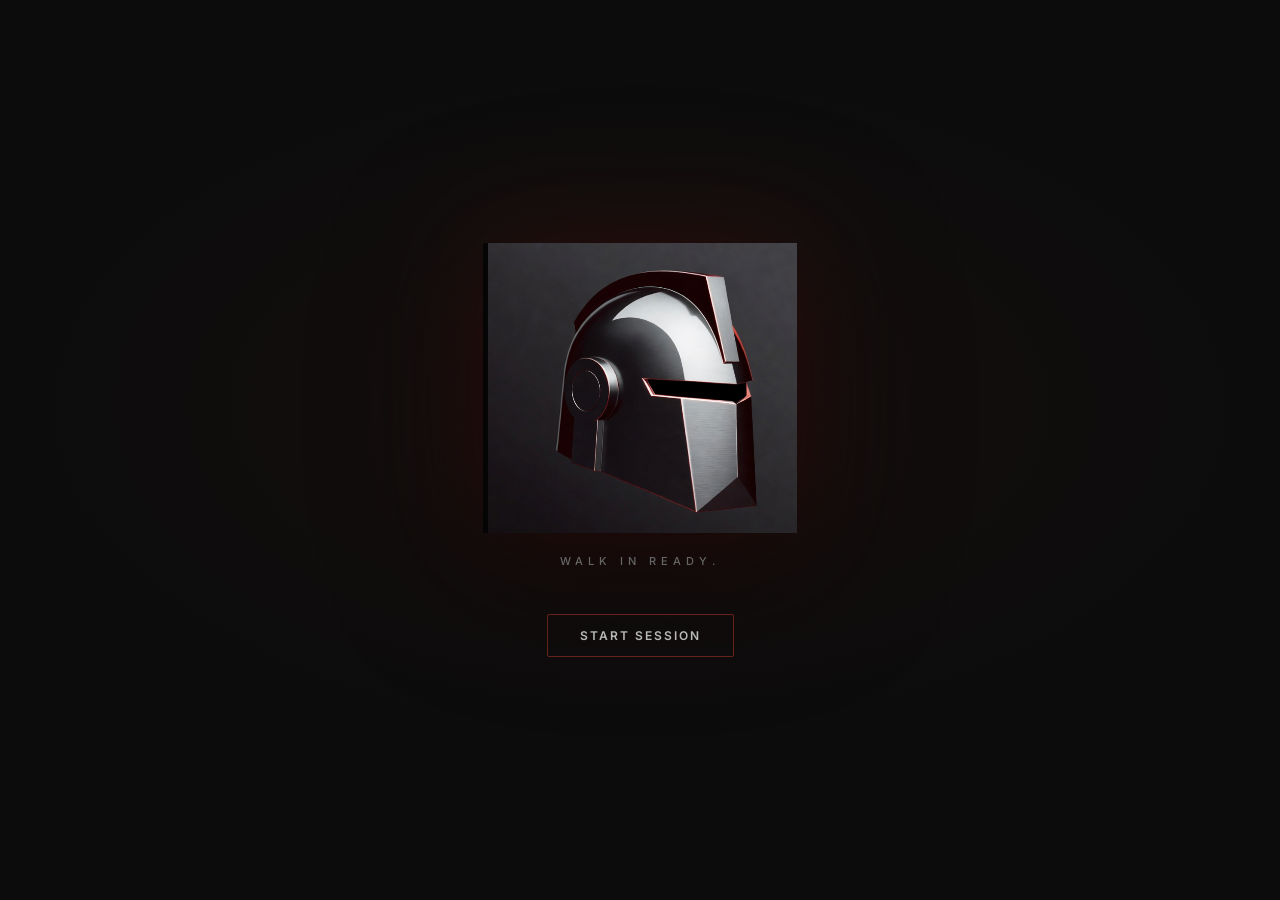
==== commit 6206a7c6: "Premium polish: embed real logo, fix duplicate style tag, add button glow animations - Embedded real" ====
--- a/steelman/index.html
+++ b/steelman/index.html
@@ -25,9 +25,6 @@
       --font:      'Inter', -apple-system, "SF Pro Display", sans-serif;
     }
 
-  <style>
-    *, *::before, *::after { box-sizing: border-box; margin: 0; padding: 0; }
-
     html, body {
       height: 100%;
       background: var(--bg);
@@ -64,33 +61,42 @@
     }
 
     .landing-logo {
-      width: 160px;
-      height: 185px;
-      margin-bottom: 36px;
+      height: 290px;
+      width: auto;
+      margin-bottom: 20px;
       filter:
-        drop-shadow(0 0 32px rgba(192,57,43,0.28))
-        drop-shadow(0 12px 40px rgba(0,0,0,0.7));
-    }
-
-    .wordmark {
-      font-size: clamp(32px, 7vw, 52px);
-      font-weight: 700;
-      letter-spacing: 10px;
+        drop-shadow(0 0 56px rgba(192,57,43,0.2))
+        drop-shadow(0 24px 64px rgba(0,0,0,0.95));
+      animation: logoReveal 1s cubic-bezier(0.16,1,0.3,1) both;
+    }
+
+    @keyframes logoReveal {
+      from { opacity: 0; transform: translateY(20px) scale(0.97); }
+      to   { opacity: 1; transform: translateY(0) scale(1); }
+    }
+
+    .tagline {
+      font-size: 11px;
+      font-weight: 500;
+      color: var(--subtle);
+      letter-spacing: 5px;
       text-transform: uppercase;
-      background: linear-gradient(135deg, #777 0%, #ccc 35%, #f0f0f0 50%, #bbb 65%, #777 100%);
-      -webkit-background-clip: text;
-      -webkit-text-fill-color: transparent;
-      background-clip: text;
-      margin-bottom: 12px;
-    }
-
-    .tagline {
-      font-size: 15px;
-      font-weight: 300;
-      color: var(--subtle);
-      letter-spacing: 2px;
       margin-bottom: 44px;
-    }
+      animation: fadeUp 0.7s 0.35s cubic-bezier(0.16,1,0.3,1) both;
+    }
+
+    .landing-cta {
+      animation: fadeUp 0.7s 0.55s cubic-bezier(0.16,1,0.3,1) both;
+    }
+
+    @keyframes fadeUp {
+      from { opacity: 0; transform: translateY(8px); }
+      to   { opacity: 1; transform: translateY(0); }
+    }
+
+    /* Mini logos */
+    .mini-logo  { height: 48px; width: auto; }
+    .header-logo { height: 32px; width: auto; }
 
     /* ═══════════════ SETUP ═══════════════ */
     #screen-setup {
@@ -113,15 +119,6 @@
       align-items: center;
       gap: 12px;
       margin-bottom: 4px;
-    }
-
-    .setup-logo-bar svg { width: 28px; height: 32px; }
-
-    .setup-logo-bar .mark {
-      font-size: 13px;
-      font-weight: 700;
-      letter-spacing: 4px;
-      color: var(--silver);
     }
 
     .setup-header h2 {
@@ -196,11 +193,7 @@
       gap: 14px;
     }
 
-    .chat-header-left svg { width: 22px; height: 26px; flex-shrink: 0; }
-
-    .chat-header-brand { font-size: 11px; font-weight: 700; letter-spacing: 3.5px; color: var(--silver); }
-
-    .chat-sep { width: 1px; height: 18px; background: var(--border); }
+    .chat-sep { width: 1px; height: 20px; background: var(--border); }
 
     .chat-header-ctx {
       display: flex;
@@ -463,11 +456,17 @@
       font-size: 12px;
       letter-spacing: 2px;
       text-transform: uppercase;
+      transition: background 0.2s, border-color 0.2s, color 0.2s, box-shadow 0.2s;
     }
     .btn-primary:hover:not(:disabled) {
       background: rgba(192,57,43,0.1);
       border-color: var(--red-hi);
       color: var(--bright);
+      box-shadow: 0 0 22px rgba(231,76,60,0.18), inset 0 0 12px rgba(192,57,43,0.06);
+    }
+    .btn-primary:active:not(:disabled) {
+      transform: scale(0.98);
+      box-shadow: 0 0 10px rgba(231,76,60,0.1);
     }
 
     .btn-secondary {
@@ -513,7 +512,9 @@
       background: rgba(192,57,43,0.28);
       border-color: var(--red-hi);
       color: var(--bright);
-    }
+      box-shadow: 0 0 14px rgba(231,76,60,0.15);
+    }
+    .btn-send:active:not(:disabled) { transform: scale(0.97); }
 
     /* ── API key ── */
     .api-key-field { position: relative; }
@@ -576,84 +577,11 @@
 ═══════════════════════════════════════════════════════════ -->
 <div id="screen-landing" class="screen active">
 
-  <!-- Helmet SVG Logo -->
-  <svg class="landing-logo" viewBox="0 0 200 230" fill="none" xmlns="http://www.w3.org/2000/svg">
-    <defs>
-      <linearGradient id="gBody" x1="40" y1="10" x2="160" y2="200" gradientUnits="userSpaceOnUse">
-        <stop offset="0%" stop-color="#4a4a4a"/>
-        <stop offset="30%" stop-color="#2e2e2e"/>
-        <stop offset="100%" stop-color="#0e0e0e"/>
-      </linearGradient>
-      <linearGradient id="gFace" x1="40" y1="115" x2="165" y2="210" gradientUnits="userSpaceOnUse">
-        <stop offset="0%" stop-color="#999999"/>
-        <stop offset="40%" stop-color="#dedede"/>
-        <stop offset="70%" stop-color="#c0c0c0"/>
-        <stop offset="100%" stop-color="#808080"/>
-      </linearGradient>
-      <linearGradient id="gCrest" x1="40" y1="0" x2="160" y2="0" gradientUnits="userSpaceOnUse">
-        <stop offset="0%" stop-color="#191919"/>
-        <stop offset="50%" stop-color="#383838"/>
-        <stop offset="100%" stop-color="#111111"/>
-      </linearGradient>
-      <filter id="fDrop" x="-30%" y="-20%" width="180%" height="170%">
-        <feDropShadow dx="0" dy="8" stdDeviation="14" flood-color="#000" flood-opacity="0.85"/>
-      </filter>
-      <filter id="fVisor" x="-5%" y="-250%" width="110%" height="700%">
-        <feGaussianBlur stdDeviation="3" result="b"/>
-        <feMerge><feMergeNode in="b"/><feMergeNode in="SourceGraphic"/></feMerge>
-      </filter>
-      <filter id="fEdge" x="-50%" y="-50%" width="200%" height="200%">
-        <feGaussianBlur stdDeviation="1.5" result="b"/>
-        <feMerge><feMergeNode in="b"/><feMergeNode in="SourceGraphic"/></feMerge>
-      </filter>
-    </defs>
-
-    <g filter="url(#fDrop)">
-      <!-- Top brim / crest -->
-      <path d="M44,16 L156,16 L160,42 L40,42 Z" fill="url(#gCrest)"/>
-      <line x1="44" y1="16" x2="156" y2="16" stroke="#505050" stroke-width="1.2" stroke-opacity="0.5"/>
-
-      <!-- Main dome -->
-      <path d="M40,42 C29,44 18,57 15,74 C12,90 13,107 16,118 L23,125 L177,125 L184,118 C187,107 188,90 185,74 C182,57 171,44 160,42 Z" fill="url(#gBody)"/>
-
-      <!-- Dome highlight -->
-      <path d="M42,44 C30,47 20,60 17,78" fill="none" stroke="#666" stroke-width="7" stroke-opacity="0.12" stroke-linecap="round"/>
-
-      <!-- Visor slit -->
-      <rect x="16" y="110" width="168" height="19" rx="1" fill="#040404"/>
-      <!-- Visor red glow line -->
-      <rect x="16" y="110" width="168" height="5" rx="1" fill="#c0392b" filter="url(#fVisor)"/>
-
-      <!-- Faceplate / chin guard -->
-      <path d="M29,129 C25,151 25,170 29,188 C47,202 74,210 100,210 C126,210 153,202 171,188 C175,170 175,151 171,129 Z" fill="url(#gFace)"/>
-
-      <!-- Faceplate centre ridge -->
-      <line x1="100" y1="129" x2="100" y2="210" stroke="#aaa" stroke-width="0.6" stroke-opacity="0.2"/>
-
-      <!-- Left ear piece -->
-      <circle cx="18" cy="120" r="21" fill="#181818" stroke="#c0392b" stroke-width="1.5" stroke-opacity="0.55"/>
-      <circle cx="18" cy="120" r="13" fill="#101010"/>
-      <circle cx="18" cy="120" r="6" fill="#0a0a0a"/>
-      <circle cx="18" cy="120" r="2.5" fill="#080808"/>
-
-      <!-- Red edge accent — left -->
-      <path d="M40,42 C29,44 18,57 15,74 C12,90 13,107 16,118 L23,125"
-            fill="none" stroke="#c0392b" stroke-width="1.3" stroke-opacity="0.7"
-            stroke-linecap="round" filter="url(#fEdge)"/>
-
-      <!-- Red edge accent — right (dimmer) -->
-      <path d="M160,42 C171,44 182,57 185,74 C188,90 187,107 184,118 L177,125"
-            fill="none" stroke="#c0392b" stroke-width="0.8" stroke-opacity="0.35"
-            stroke-linecap="round"/>
-
-      <!-- Brim shadow line -->
-      <line x1="40" y1="42" x2="160" y2="42" stroke="#060606" stroke-width="3"/>
-    </g>
-  </svg>
-
-  <div class="wordmark">Steelman</div>
+  <img class="landing-logo" src="[data-uri]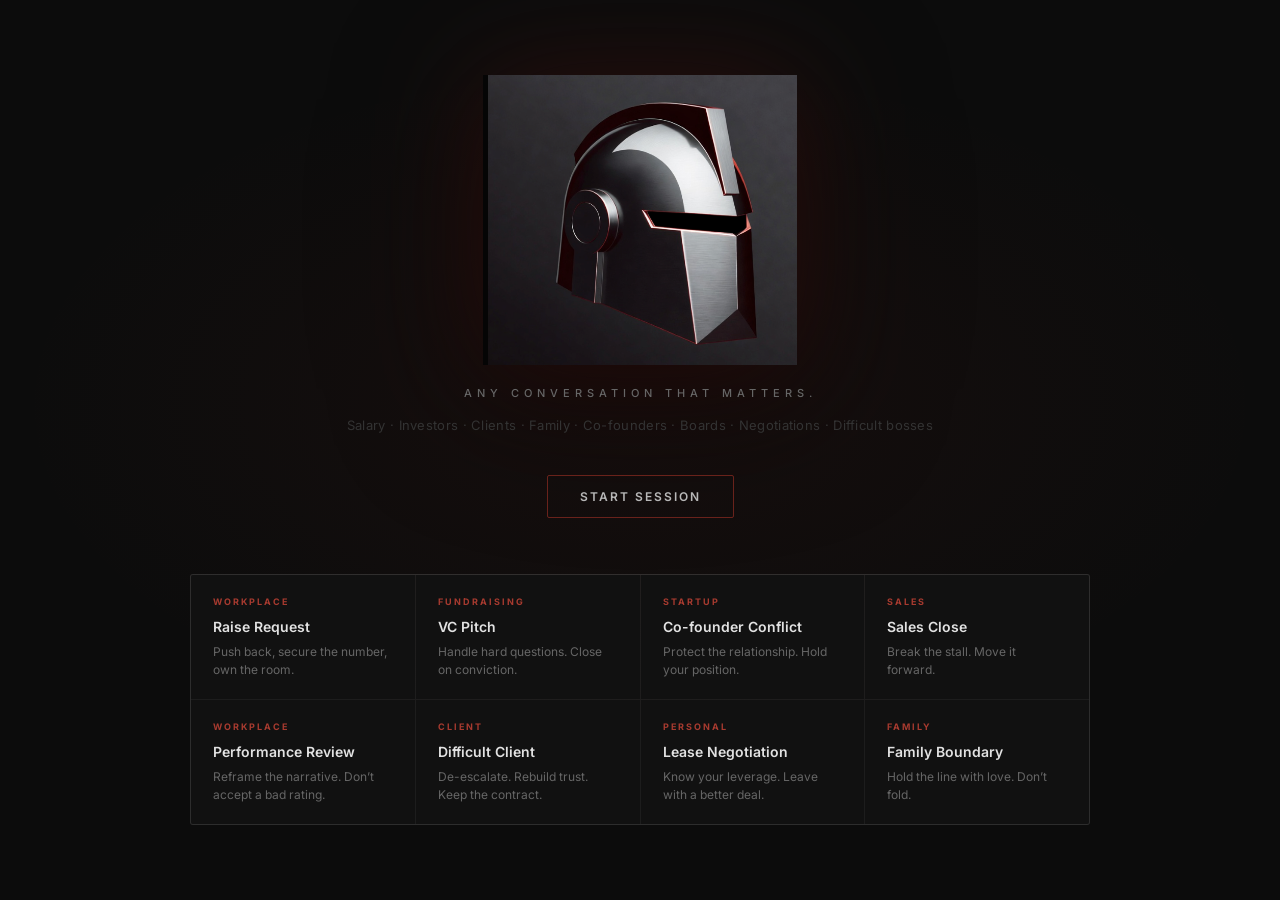
==== commit 0f31d420: "Expand landing to showcase full scenario range; widen layout Landing page: - Tagline updated to "Any" ====
--- a/steelman/index.html
+++ b/steelman/index.html
@@ -81,12 +81,83 @@
       color: var(--subtle);
       letter-spacing: 5px;
       text-transform: uppercase;
-      margin-bottom: 44px;
+      margin-bottom: 12px;
       animation: fadeUp 0.7s 0.35s cubic-bezier(0.16,1,0.3,1) both;
+    }
+
+    .landing-sub {
+      font-size: 13px;
+      color: var(--muted);
+      letter-spacing: 0.3px;
+      margin-bottom: 40px;
+      animation: fadeUp 0.7s 0.45s cubic-bezier(0.16,1,0.3,1) both;
     }
 
     .landing-cta {
       animation: fadeUp 0.7s 0.55s cubic-bezier(0.16,1,0.3,1) both;
+    }
+
+    .use-case-grid {
+      display: grid;
+      grid-template-columns: repeat(4, 1fr);
+      gap: 1px;
+      width: 100%;
+      max-width: 900px;
+      margin-top: 56px;
+      background: var(--border);
+      border: 1px solid var(--border);
+      border-radius: 3px;
+      overflow: hidden;
+      animation: fadeUp 0.8s 0.7s cubic-bezier(0.16,1,0.3,1) both;
+    }
+    @media (max-width: 760px) { .use-case-grid { grid-template-columns: repeat(2, 1fr); } }
+    @media (max-width: 480px) { .use-case-grid { grid-template-columns: 1fr; } }
+
+    .uc-card {
+      background: var(--surface);
+      padding: 20px 22px;
+      cursor: pointer;
+      transition: background 0.15s;
+      text-align: left;
+    }
+    .uc-card:hover { background: var(--elevated); }
+    .uc-card:hover .uc-title { color: var(--bright); }
+    .uc-eye {
+      font-size: 9px;
+      font-weight: 700;
+      letter-spacing: 2px;
+      text-transform: uppercase;
+      color: var(--red-hi);
+      margin-bottom: 6px;
+      opacity: 0.7;
+    }
+    .uc-title {
+      font-size: 14px;
+      font-weight: 600;
+      color: var(--text);
+      margin-bottom: 5px;
+      transition: color 0.15s;
+    }
+    .uc-desc { font-size: 12px; color: var(--subtle); line-height: 1.5; }
+
+    .scenario-chips { display: flex; flex-wrap: wrap; gap: 8px; }
+    .sc-chip {
+      background: transparent;
+      border: 1px solid var(--border);
+      color: var(--subtle);
+      font-family: var(--font);
+      font-size: 11px;
+      font-weight: 500;
+      letter-spacing: 0.5px;
+      padding: 5px 13px;
+      border-radius: 20px;
+      cursor: pointer;
+      transition: border-color 0.15s, color 0.15s, background 0.15s;
+    }
+    .sc-chip:hover {
+      border-color: rgba(192,57,43,0.5);
+      color: var(--text);
+      background: rgba(192,57,43,0.06);
     }
 
     @keyframes fadeUp {
@@ -102,13 +173,15 @@
     #screen-setup {
       flex-direction: column;
       align-items: center;
-      justify-content: center;
-      padding: 48px 24px;
+      justify-content: flex-start;
+      padding: 56px 24px;
+      overflow-y: auto;
+      min-height: 100vh;
     }
 
     .setup-card {
       width: 100%;
-      max-width: 500px;
+      max-width: 560px;
       display: flex;
       flex-direction: column;
       gap: 26px;
@@ -230,7 +303,7 @@
 
     .msgs-center {
       width: 100%;
-      max-width: 680px;
+      max-width: 760px;
       margin: 0 auto;
       display: flex;
       flex-direction: column;
@@ -313,6 +386,15 @@
     .coaching-icon.fix    { color: var(--silver); }
 
     .coaching-text { font-size: 13px; line-height: 1.6; }
+
+    .coaching-openwith {
+      margin-top: 4px;
+      padding: 8px 10px;
+      background: rgba(90,154,90,0.07);
+      border: 1px solid rgba(90,154,90,0.2);
+      border-radius: 2px;
+    }
+    .coaching-openwith .coaching-text { color: #7abf7a; }
 
     /* Typing */
     .typing-indicator {
@@ -352,7 +434,7 @@
       display: flex;
       gap: 10px;
       align-items: flex-end;
-      max-width: 680px;
+      max-width: 760px;
       margin: 0 auto;
     }
 
@@ -386,7 +468,7 @@
 
     .summary-card {
       width: 100%;
-      max-width: 560px;
+      max-width: 620px;
       display: flex;
       flex-direction: column;
       gap: 28px;
@@ -578,9 +660,52 @@
 <div id="screen-landing" class="screen active">
 
   <img class="landing-logo" src="[data-uri]